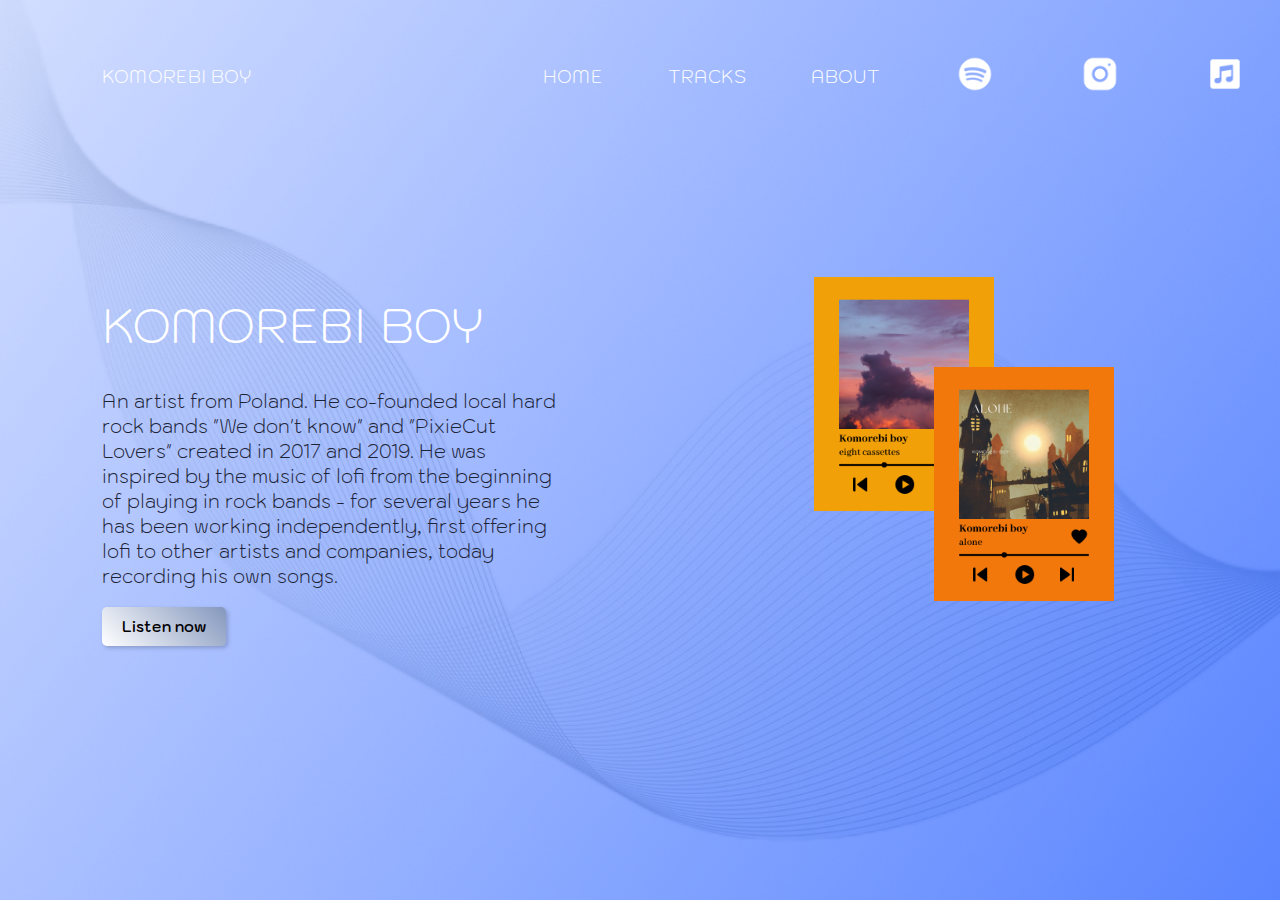
==== index.html @ 642bad62 "nowy commit" ====
<!DOCTYPE html>
<html lang="en">
  <head>
    <meta charset="UTF-8" />
    <meta name="viewport" content="width=device-width, initial-scale=1.0" />

    <link rel="preconnect" href="https://fonts.googleapis.com" />
    <link rel="preconnect" href="https://fonts.gstatic.com" crossorigin />
    <link
      href="https://fonts.googleapis.com/css2?family=Kodchasan:ital,wght@0,200;0,300;0,400;0,500;0,600;0,700;1,200;1,300;1,400;1,500;1,600;1,700&display=swap"
      rel="stylesheet"
    />
    <title>Komorebi Boy</title>
    <link rel="stylesheet" href="style.css" />
  </head>
  <body>

    <!-- HEADER -->
    <div id="mainContent">
      <header>
        <nav class="main_nav">
          <div class="logo"><a href="index.html">KOMOREBI BOY</a></div>
          <ul class="nav-links">
            <li><a href="index.html">HOME</a></li>
            <li><a href="tracks.html">TRACKS</a></li>
            <li><a href="about.html">ABOUT</a></li>
            <li>
              <a
                href="https://open.spotify.com/artist/1sNrgrVhUmW6MIHaEyI16v"
                target="_blank"
                ><img src="img/Spotify.png" alt="Spotify logo"
              /></a>
            </li>
            <li>
              <a href="https://www.instagram.com/komorebi_boy/" target="_blank"
                ><img src="img/Instagram.png" alt="Instagram logo"
              /></a>
            </li>
            <li>
              <a
                href="https://music.apple.com/us/artist/komorebi-boy/1605830596"
                target="_blank"
                ><img src="img/Music.png" alt="Apple music logo"
              /></a>
            </li>
          </ul>
        </nav>
      </header>

      <!-- MAIN SECTION -->

      <main class="mainbody">
        <section class="intro">
          <h1>KOMOREBI BOY</h1>
          <p>
            An artist from Poland. He co-founded local hard rock bands "We don't
            know" and "PixieCut Lovers" created in 2017 and 2019. He was
            inspired by the music of lofi from the beginning of playing in rock
            bands - for several years he has been working independently, first
            offering lofi to other artists and companies, today recording his
            own songs.
          </p>
          <button class="button1">
            <a
              href="https://open.spotify.com/artist/1sNrgrVhUmW6MIHaEyI16v"
              target="_blank"
              >Listen now</a
            >
          </button>
        </section>
        <section class="tracks">
          <div class="track">
            <img class="yellowcard" src="img/yellowcard.png" alt="Track 1" />
            <div class="card-text" data-card="yellow">
              Komorebi boy - eight cassettes - listen on Spotify
            </div>
          </div>
          <div class="track">
            <img class="orangecard" src="img/orangecard.png" alt="Track 2" />
            <div class="card-text" data-card="orange">
              Komorebi boy - alone - listen on Spotify
            </div>
          </div>
          <div class="track">
            <img class="redcard" src="img/redcard.png" alt="Track 3" />
            <div class="card-text" data-card="red">
              Komorebi boy - purple - listen on Spotify
            </div>
          </div>


          
        </section>
      </main>
      <footer>
        <p a href="" class="lookformore">LOOK FOR MORE</p>
        <p class="github">
          <a href="https://github.com/Elenmith" target="_blank"
            >@github.com/Elenmith</a
          >
        </p>
      </footer>

    <script src="script.js"></script>
  </body>
</html>
---- style.css ----
/********************* BODY *************************/

body {
  font-family: "Kodchasan", sans-serif;
  font-weight: 200;
  font-style: normal;
  margin: 0;
  padding: 0;
  background: linear-gradient(to bottom right, #d2deff 0%, #5a85ff 100%);
  color: white;
  height: 100vh;
  box-sizing: border-box;
}

body::before {
  content: "";
  position: absolute;
  top: 0;
  left: 0;
  width: 100%;
  height: 100%;
  background: url("img/back1.png") no-repeat center center;
  background-size: cover;
  z-index: -1; /* Ustawienie obrazu poniżej wszystkich innych elementów */
}

.aboutbody {
  position: relative;
  z-index: 0; /* Ustawienie elementu głównego nad pseudo-elementem */
  min-height: 100vh; /* Zapewnia, że kontener będzie miał co najmniej pełną wysokość okna */
  background: url("img/aboutback.png") no-repeat center center fixed; /* Stałe tło na całą stronę */
  background-size: cover;
}

.tracksbody {
  position: relative;
  z-index: 0; /* Ustawienie elementu głównego nad pseudo-elementem */
  min-height: 100vh; /* Zapewnia, że kontener będzie miał co najmniej pełną wysokość okna */
  background: url("img/violet.png") no-repeat center center fixed; /* Stałe tło na całą stronę */
  background-size: cover;
}

/********************* HEADER *************************/

header {
  padding-top: 2%;
}

a {
  list-style: none;
  text-decoration: none;
  color: white;
}

.logo {
  padding-left: 8%;
  cursor: pointer;
  transition: color 0.5s, font-size 0.5s;
}

.logo:hover {
  color: #28787e; /* Zmiana koloru tekstu na np. tomato */
  font-size: 19px; /* Powiększenie tekstu */
}

.main_nav {
  display: flex;
  align-items: center;
  justify-content: space-between;
  font-size: 18px;
}
.nav-links {
  list-style: none;
  display: flex;
  gap: 15px;
  align-items: center;
  text-align: center;
}

.nav-links li {
  display: inline;
  transition: color 0.5s, font-size 0.5s;
}

.nav-links a {
  color: white;
  text-decoration: none;
  padding: 25px;
  transition: color 0.5s, font-size 0.5s;
}

.nav-links a:hover {
  color: #28787e; /* Zmiana koloru tekstu */
  font-size: 19px; /* Powiększenie tekstu */
}

.nav-links img {
  width: 40px;
  height: 40px;
  padding: 10px;
}

/********************* LEWY BOARD *************************/

.mainbody {
  display: flex;
}

.intro {
  text-align: left;
  padding-top: 15vh;
  padding-left: 8%;
  width: 40vw;
}

.intro h1 {
  font-size: 3em;
  font-family: "Kodchasan", sans-serif;
  font-weight: 200;
  font-style: normal;
}

.intro p {
  font-size: 1.2em;
  color: #1c2336;
}

.button1 {
  padding: 10px 20px;
  background: linear-gradient(45deg, #ffffff, #8497bd);
  border-radius: 5px;
  cursor: pointer;
  border: 0;
  box-shadow: 2px 2px 4px rgba(0, 0, 0, 0.2);
  transition: box-shadow 0.3s ease;
}

.button1 a {
  color: #000000;
  font-family: "Kodchasan", sans-serif;
  font-weight: 600;
  font-style: normal;
  font-size: 15px;
}

.intro h1,
.intro p,
.button1 {
  opacity: 0;
  transform: translateX(-100%);
  transition: opacity 1.8s ease, transform 1.8s ease;
}

.intro h1.animate,
.intro p.animate,
.button1.animate {
  opacity: 1;
  transform: translateX(0);
}

/********************* PRAWY BOARD *************************/

.tracks {
  position: relative;
  justify-content: center;
  padding-left: 180px;
  padding-top: 130px;
}

.track img {
  position: absolute;
  padding: 20px;
  transition: all 0.5s ease;
}

.track img.active {
  z-index: 10;
  transform: scale(1.5) translate(-50%, -50%);
  top: 50%;
  left: 50%;
}

.blur {
  filter: blur(5px);
}

.overlay {
  position: fixed;
  top: 0;
  left: 0;
  width: 100%;
  height: 100%;
  background: rgba(0, 0, 0, 0.5);
  backdrop-filter: blur(5px);
  z-index: 5;
  opacity: 0;
  transition: opacity 0.3s ease;
  pointer-events: none; /* Zapobiega kliknięciom na overlay */
}

.overlay.active {
  opacity: 1;
  pointer-events: auto; /* Aktywuje kliknięcia na overlay */
}

.yellowcard {
  position: absolute;
  border-radius: 10px;
  padding: 20px;
}

.orangecard {
  position: absolute;
  border-radius: 10px;
  padding: 20px;
  top: 220px;
  left: 300px;
}

.redcard {
  position: absolute;
  border-radius: 10px;
  padding: 20px;
  top: 310px;
  left: 430px;
}

.card-text {
  display: none;
  position: absolute;
  transform: translate(-50%, 0);
  width: 100%;
  padding: 20px;
  background: rgba(0, 0, 0, 0.9);
  border-radius: 10px;
  text-align: center;
  z-index: 10;
  transition: all 0.3s ease;
}

.card-text.active {
  display: block;
}

/******* Pojawienie się kart **********/

.track img {
  opacity: 0;
  transform: translateX(100%);
  transition: opacity 1.8s ease, transform 1.8s ease;
}

.track img.animate {
  opacity: 1;
  transform: translateX(0);
}

/********************* STOPKA *************************/

footer {
  display: flex;
  justify-content: space-between;
  position: fixed;
  bottom: 0;
  width: 100%;
  color: white;
  text-align: center;
  padding: 10px 0;
}

.lookformore {
  padding-left: 8%;
  cursor: pointer;
  opacity: 0;
  transform: translateX(-100%);
  transition: opacity 1.8s ease, transform 1.8s ease;
}

.github {
  cursor: pointer;
  padding-right: 5%;
  opacity: 0;
  transform: translateX(100%);
  transition: opacity 1.8s ease, transform 1.8s ease;
}

.github.animate {
  opacity: 1;
  transform: translateX(0);
}

.lookformore.animate {
  opacity: 1;
  transform: translateX(0);
}

/********************* ABOUT MAIN SECTION *************************/

.container1 {
  display: flex;
  flex-direction: row;
  justify-content: space-between;
  align-items: flex-start;
  height: 85vh;
}

.text-section {
  opacity: 0;
  transform: translateX(-100%);
  transition: opacity 1.8s ease, transform 1.8s ease;
}

.text-section.animate {
  opacity: 1;
  transform: translateX(0);
}

.text-section {
  flex: 1;
  padding-left: 8%;
}

.image-section {
  flex: 1;
  padding: 20px;
  padding-top: 5%;
}

h1 {
  font-size: 65px;
  color: #ffffff;
  font-family: "Kodchasan", sans-serif;
  font-weight: 200;
  font-style: normal;
}

h2 {
  font-size: 120px;
  color: #2952cb;
  font-family: "Kodchasan", sans-serif;
  font-weight: 200;
  font-style: normal;
  margin: 0;
  padding: 0;
}

h3 {
  font-size: 45px;
  color: #ffffff;
  font-family: "Kodchasan", sans-serif;
  font-weight: 200;
  font-style: normal;
  margin: 0;
  padding: 0;
}

p {
  font-family: "Kodchasan", sans-serif;
  font-weight: 200;
  font-style: normal;
  font-size: 20px;
  color: #1c2336;
  padding-right: 10%;
}

img {
  max-width: 100%;
  height: auto;
  border-radius: 10px;
  padding-left: 5%;
}

@media (max-width: 768px) {
  .container1 {
    flex-direction: column;
  }

  .text-section,
  .image-section {
    padding: 10px;
  }

  h1 {
    font-size: 28px;
  }

  h2 {
    font-size: 36px;
  }

  h3 {
    font-size: 20px;
  }

  p {
    font-size: 16px;
  }
}

.container2 {
  display: flex;
  flex-direction: row;
  justify-content: space-between;
  align-items: flex-start;
  height: 100vh;
}

.container3 {
  display: flex;
  flex-direction: row;
  justify-content: space-between;
  align-items: flex-start;
  height: 100vh;
}
.container4 {
  /* display: flex; */
  flex-direction: row;
  justify-content: space-between;
  align-items: flex-start;
  height: 100vh;
}

.text-section2 {
  flex: 1;
  padding-left: 8%;
  padding-top: 5%;
}

.image-section2 {
  flex: 1;
  padding: 20px;
  padding-top: 5%;
}

.text-section3 {
  flex: 1;
  padding-left: 8%;
  padding-top: 5%;
}

.image-section3 {
  flex: 1;
  padding: 20px;
  padding-top: 5%;
}

.image-section3 img {
  height: auto;
  width: 70%;
}

.text-section4 {
  flex: 1;
  padding-left: 8%;
  padding-top: 5%;
}

.image-section4 {
  flex: 1;
  padding: 20px;
  padding-top: 5%;
  padding-left: 8%;
}

.image-section4 img {
  padding: 0;
}

.footer2 {
  display: flex;
  justify-content: space-between;
  position: relative;
  bottom: 0;
  width: 100%;
  color: white;
  text-align: center;
  padding: 10px 0;
  background-color: #333;
}

.lookformore2 {
  padding-left: 8%;
  color: white;
}

.github2 {
  cursor: pointer;
  padding-right: 5%;
}

.image-section img {
  opacity: 0;
  transform: translateX(100%);
  transition: opacity 1.8s ease, transform 1.8s ease;
}

.image-section img.animate {
  opacity: 1;
  transform: translateX(0);
}

.container2 {
  opacity: 0;
  transition: opacity 1.5s ease; /* Dla płynnego przejścia */
}

.container2.visible {
  opacity: 1;
}

.spotify-albums {
  display: flex;
  flex-wrap: wrap;
  justify-content: center;
  gap: 20px;
}
.track-album {
  width: 30%;
}
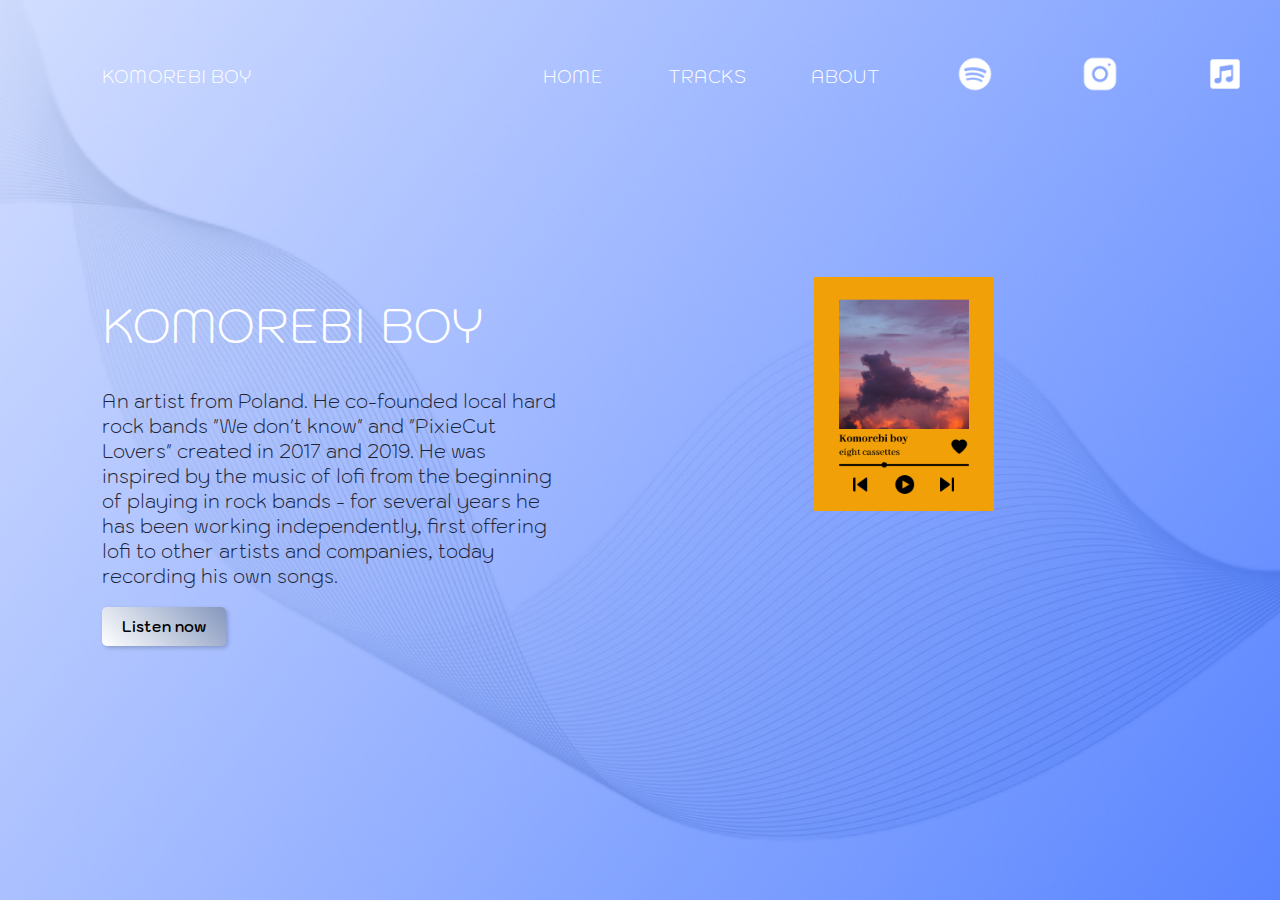
==== commit a63201a4: "proba responsywnosci" ====
--- a/index.html
+++ b/index.html
@@ -44,7 +44,23 @@
               /></a>
             </li>
           </ul>
+          <div class="hamburger-menu">
+            <div class="hamburger"></div>
+          </div>
         </nav>
+
+        <div class="mobile-menu">
+          <nav class="mobile-nav">
+            <ul>
+              <li><a href="index.html">HOME</a></li>
+              <li><a href="tracks.html">TRACKS</a></li>
+              <li><a href="about.html">ABOUT</a></li>
+              <li><a href="onas.html">O nas</a></li>
+              <li><a href="#call" class="call-button">Zadzwoń</a></li>
+              <li><a href="#write" class="sms-button">Napisz</a></li>
+            </ul>
+          </nav>
+        </div>
       </header>
 
       <!-- MAIN SECTION -->
--- a/style.css
+++ b/style.css
@@ -100,6 +100,49 @@
   padding: 10px;
 }
 
+.hamburger-menu {
+  display: none;
+  cursor: pointer;
+}
+
+.hamburger::after,
+.hamburger::before,
+.hamburger::after {
+  content: "";
+  display: block;
+  width: 25px;
+  height: 3px;
+  background-color: white;
+  margin: 5px 0;
+  transition: all 0.3s ease;
+}
+
+.mobile-menu {
+  display: none;
+  width: 100%;
+  background-color: white;
+  border-top: 1px solid #eaeaea;
+}
+
+.mobile-nav ul {
+  list-style: none;
+  padding: 10px 20px;
+}
+
+.mobile-nav a {
+  display: block;
+  text-decoration: none;
+  color: black;
+  padding: 20px 0;
+  border-bottom: 1px solid #eaeaea;
+  transition: background-color 0.3s ease;
+}
+
+.mobile-nav a:hover,
+.mobile-nav a.active {
+  background-color: #f0f0f0;
+}
+
 /********************* LEWY BOARD *************************/
 
 .mainbody {
@@ -517,3 +560,81 @@
 .track-album {
   width: 30%;
 }
+
+/********************* MEDIA QUERIES *************************/
+
+/* Telefon */
+
+@media only screen and (max-width: 599px) {
+  .mainbody {
+    display: flex;
+    flex-direction: column;
+  }
+
+  .intro {
+    width: 100%;
+    padding-top: 20px;
+  }
+
+  .intro h1 {
+    font-size: 36px;
+    margin: 0;
+    padding: 0;
+  }
+  .intro p {
+    font-size: 1em;
+  }
+  .tracks {
+    display: flex;
+    flex-wrap: wrap;
+    padding: 0;
+    margin: 0;
+  }
+  .track img {
+    margin: 0;
+    position: relative;
+    height: 200px;
+  }
+
+  .orangecard {
+    left: 0;
+    top: 0;
+  }
+
+  .redcard {
+    left: 0;
+    top: 0;
+  }
+
+  .mobile-nav ul {
+    padding: 10px;
+    font-size: 14px;
+  }
+  .main_nav {
+    padding-top: 15px;
+  }
+  footer {
+    position: relative;
+  }
+}
+
+/* Tablet */
+
+@media only screen and (min-width: 600px) and (max-width: 1024px) {
+  /* Style dla tabletów */
+}
+
+@media (max-width: 900px) {
+  .nav-links {
+    display: none;
+  }
+
+  .hamburger-menu {
+    display: block;
+    padding-right: 20px;
+  }
+
+  .mobile-menu.active {
+    display: block;
+  }
+}
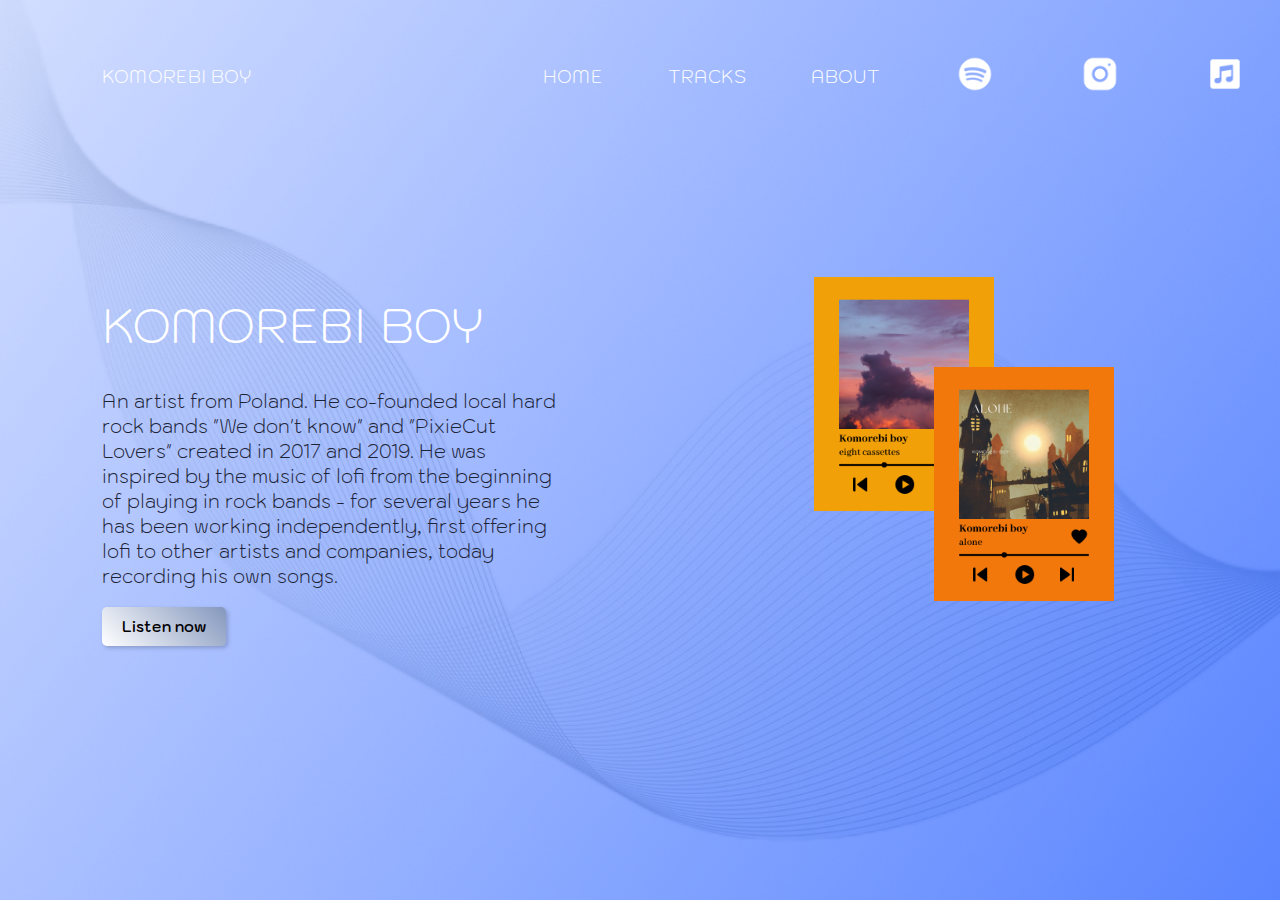
==== commit dfde8f1f: "Update index.html" ====
--- a/index.html
+++ b/index.html
@@ -19,11 +19,11 @@
     <div id="mainContent">
       <header>
         <nav class="main_nav">
-          <div class="logo"><a href="index.html">KOMOREBI BOY</a></div>
+          <div class="logo"><a href="/">KOMOREBI BOY</a></div>
           <ul class="nav-links">
-            <li><a href="index.html">HOME</a></li>
-            <li><a href="tracks.html">TRACKS</a></li>
-            <li><a href="about.html">ABOUT</a></li>
+            <li><a href="/">HOME</a></li>
+            <li><a href="/tracks">TRACKS</a></li>
+            <li><a href="/about">ABOUT</a></li>
             <li>
               <a
                 href="https://open.spotify.com/artist/1sNrgrVhUmW6MIHaEyI16v"
@@ -52,9 +52,9 @@
         <div class="mobile-menu">
           <nav class="mobile-nav">
             <ul>
-              <li><a href="index.html">HOME</a></li>
-              <li><a href="tracks.html">TRACKS</a></li>
-              <li><a href="about.html">ABOUT</a></li>
+              <li><a href="/">HOME</a></li>
+              <li><a href="/tracks">TRACKS</a></li>
+              <li><a href="/about">ABOUT</a></li>
               <li><a href="onas.html">O nas</a></li>
               <li><a href="#call" class="call-button">Zadzwoń</a></li>
               <li><a href="#write" class="sms-button">Napisz</a></li>
